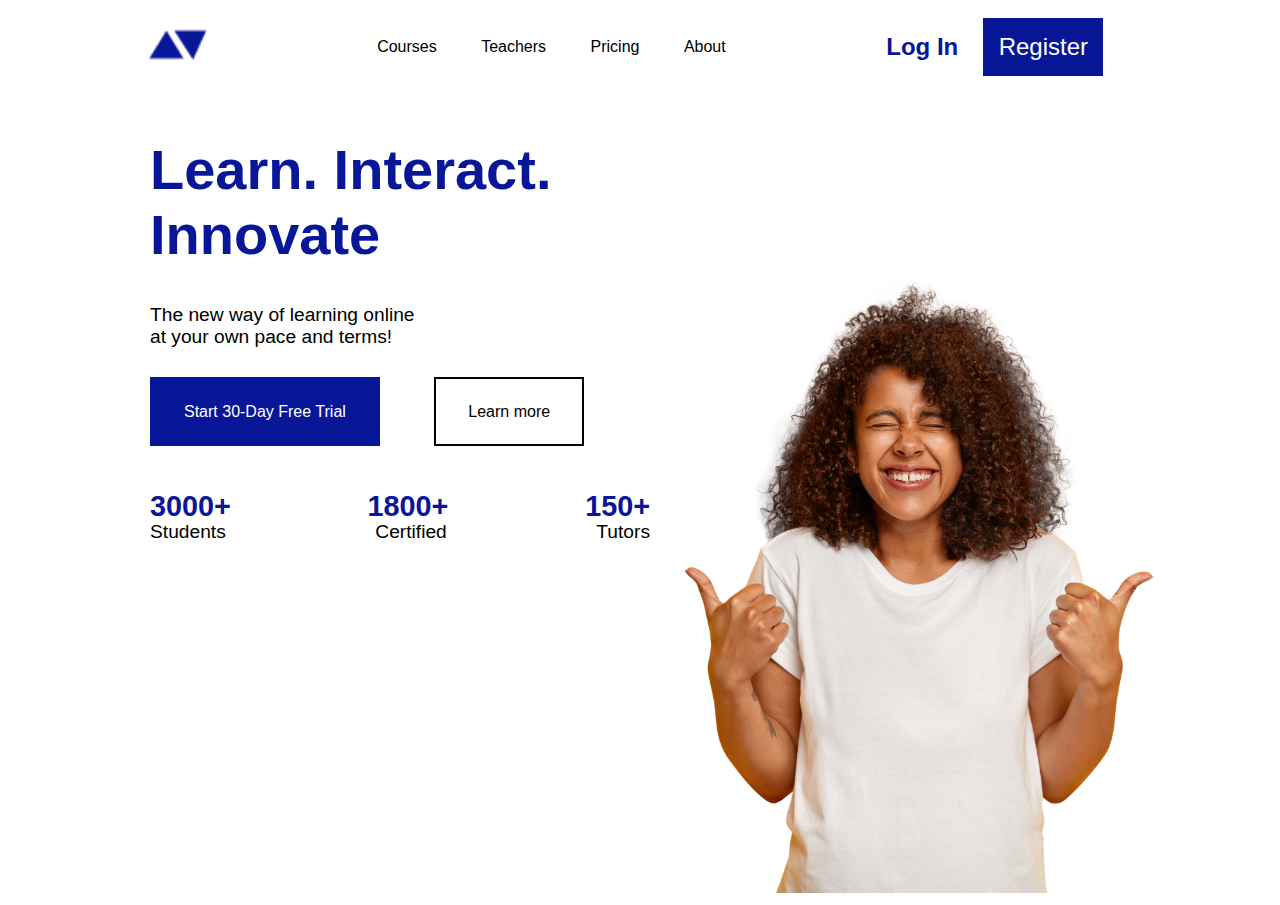
==== index.html @ 50219010 "adding files" ====
<html lang="en">

<head>
    <meta charset="UTF-8" />
    <meta http-equiv="X-UA-Compatible" content="IE=edge" />
    <meta name="viewport" content="width=device-width, initial-scale=1.0" />
    <meta http-equiv="refresh" content="500">
    <link rel="stylesheet" href="style.css" />
    <title>Landing Page</title>
    
    <!-- Link to add favicon -->
    <link rel="icon" type="image/x-icon" href="./logo.png">
</head>

<body>
  
  <section class="home">
    <div class="navbar">
        <div class="navbar-brand">
            <img src="./logo.png" alt="Logo" width="80px" />
        </div>
        <div class="navlink">
            <a href="#courses">Courses</a>
            <a href="#teachers"> Teachers</a>
            <a href="#pricing">Pricing</a>
            <a href="#about">About</a>
        </div>
        <div class="account">
            <p>Log In</p>
            <a>Register</a>
        </div>
    </div>

    
    <div class="card">
        <div class="card-body">
            <h1>
              Learn. Interact. <br>Innovate
            </h1>
            <p>
              The new way of learning online <br>
              at your own pace and terms!
            </p>
            <br><br>
            <a href="#">Start 30-Day Free Trial</a>
            <a href="#">Learn more</a>
            <br><br><br>
            <br><br><br>

            <div class="heading">
               <h3>3000+</h3>
               <h3>1800+</h3>
               <h3>150+</h3>
            </div>
            <div class="paragraph">
              <p>Students</p>
              <p>Certified</p>
              <p>Tutors</p>
            </div>

        </div>
    </div>
  </section>

</body>

</html>
---- style.css ----
body {
  background-color: #fff;
  margin: 0;
  padding: 0;
  color: #000;
  font-family: Arial, Helvetica, sans-serif;
}

.home{
  background: url("./happy.png");
  background-position: 120% 70%;
  background-repeat: no-repeat;
  background-size: 70%;
  height: 100vh;
  background-position: fixed;
  position: relative;
  margin-top: -15px;

}

.navbar {
  display: flex;
  justify-content: space-evenly;
  align-items: center;
  padding: 14px 16px;
  margin-top: 10px;
}

.navbar .navbar-brand{
    margin-left: -20px;
}

.navbar .navlink a {
  text-decoration: none;
  cursor: pointer;
  margin: 20px;
  color: black;
  font-weight: normal;
}

.account {
  display: flex;
  font-size: 1.5em;
  align-items: center;
  margin-right: 20px;
}

.account p {
  color: #081698;
  margin-right: 25px;
  font-weight: bold;
  cursor: pointer;
}

.account a{
    color: white;
    border: #081698 1px solid;
    background-color: #081698;
    padding: .6em;
    cursor: pointer;
  }
  
  .card{
      position: absolute;
      box-shadow: 0.3em 0.3em .6em #000;
      width: 500px;
      height: 00px;
      transform: translate(30%,20%);
      text-decoration: none;
  }

  .card .card-body h1{
        font-size: 3.5em;
        color: #081698;

  }

  .card .card-body p{
      font-size: 1.2em;
  }
 
  .card .card-body a{
      border: #081698 2px solid;
      color: #fff;
      background-color: #081698;
      font-size: 1em;
      margin-right: 50px;
      padding: 1.5em 2em;
      text-decoration: none;

  }

  .card .card-body a:nth-of-type(2){
      border: #000 2px solid;
      color: #000;
      background-color: #fff;
      padding: 1.5em 2em;

  }

  .card .heading{
      display: flex;
      justify-content: space-between;
      align-items: center;
      margin-top: -50px;
      text-align: center;
  }

  .card .paragraph{
    display: flex;
    justify-content: space-between;
    align-items: center;
    margin-top: -50px;
    text-align: center;
}

  .card .heading h3{
    color: #081698;
    font-size: 1.8em;
  }

  .card .paragraph p{
    display: flex;

  }




  @media screen and (max-width: 600px) {
    .navbar {
      padding: 10px;
      margin-top: 5px;
    }
    
    .navbar .navlink a {
      text-decoration: none;
      cursor: pointer;
      margin: 5px;
      color: black;
    }
    
  }
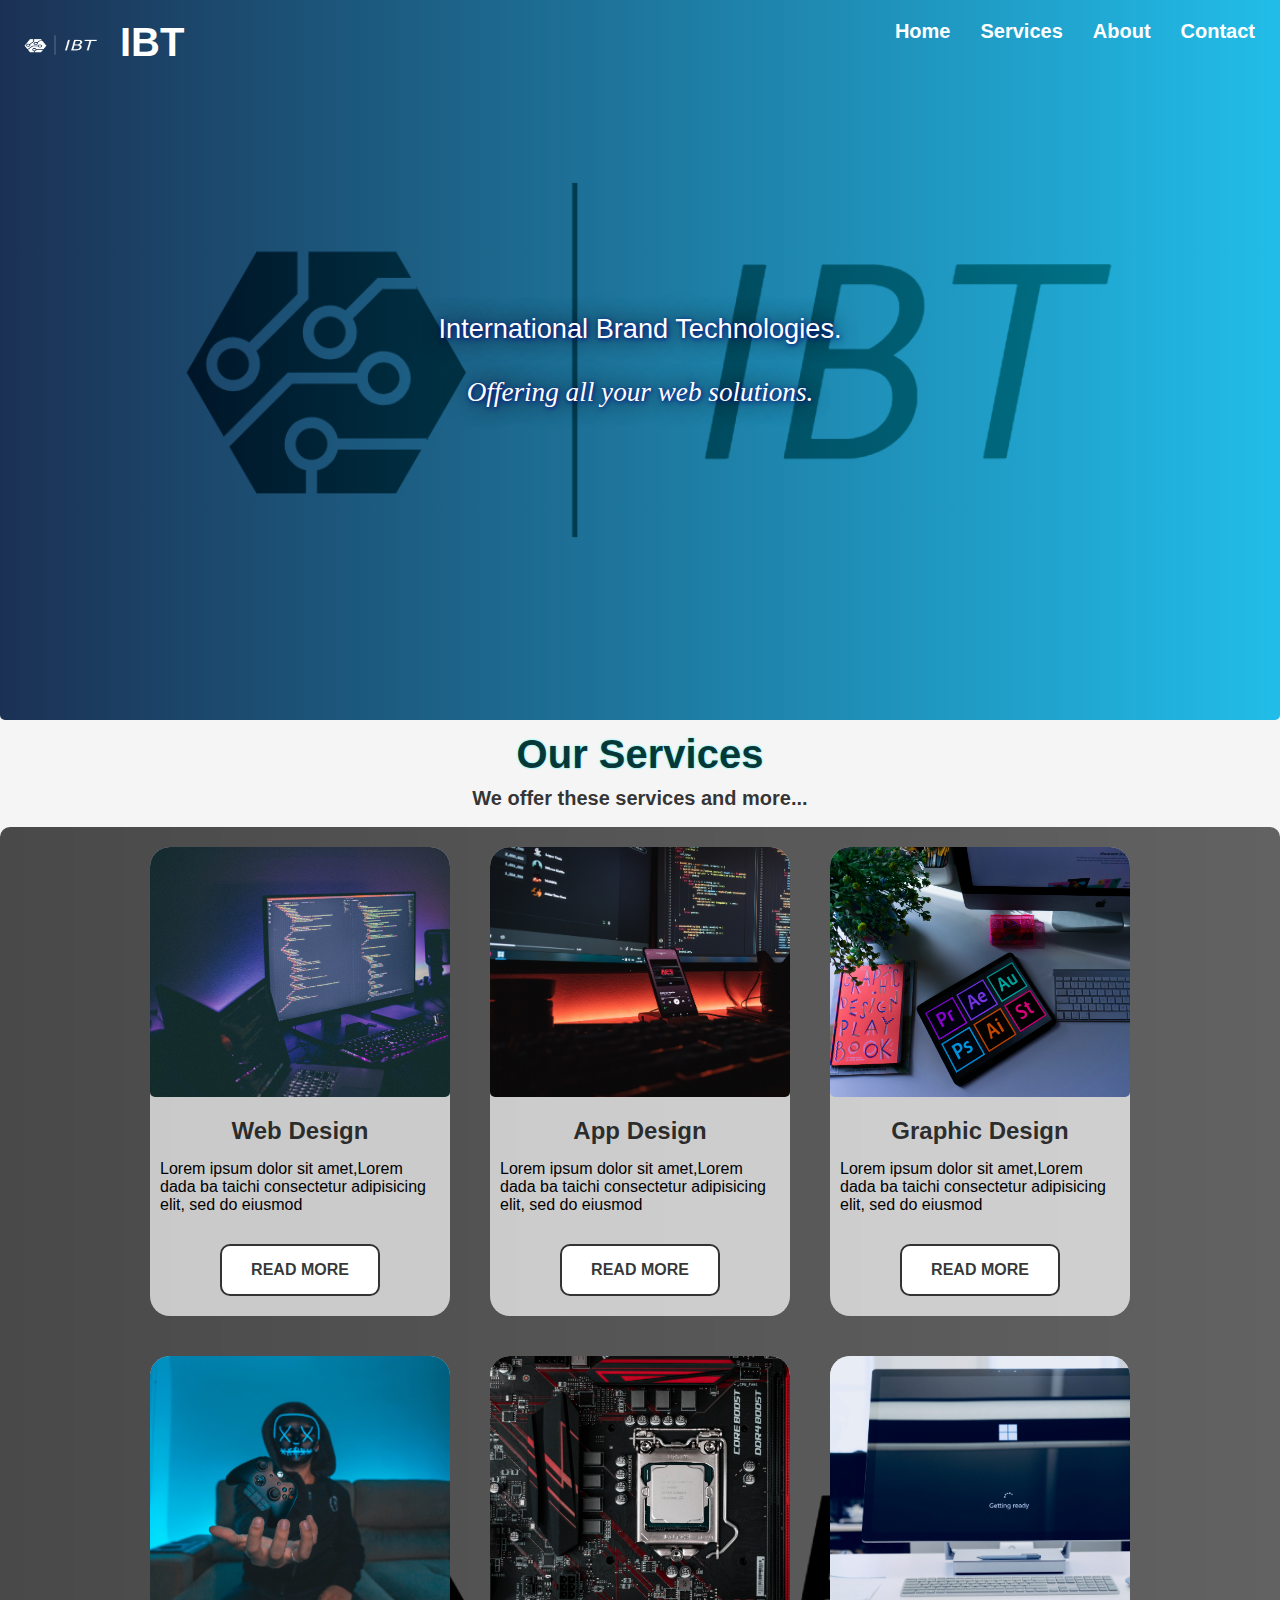
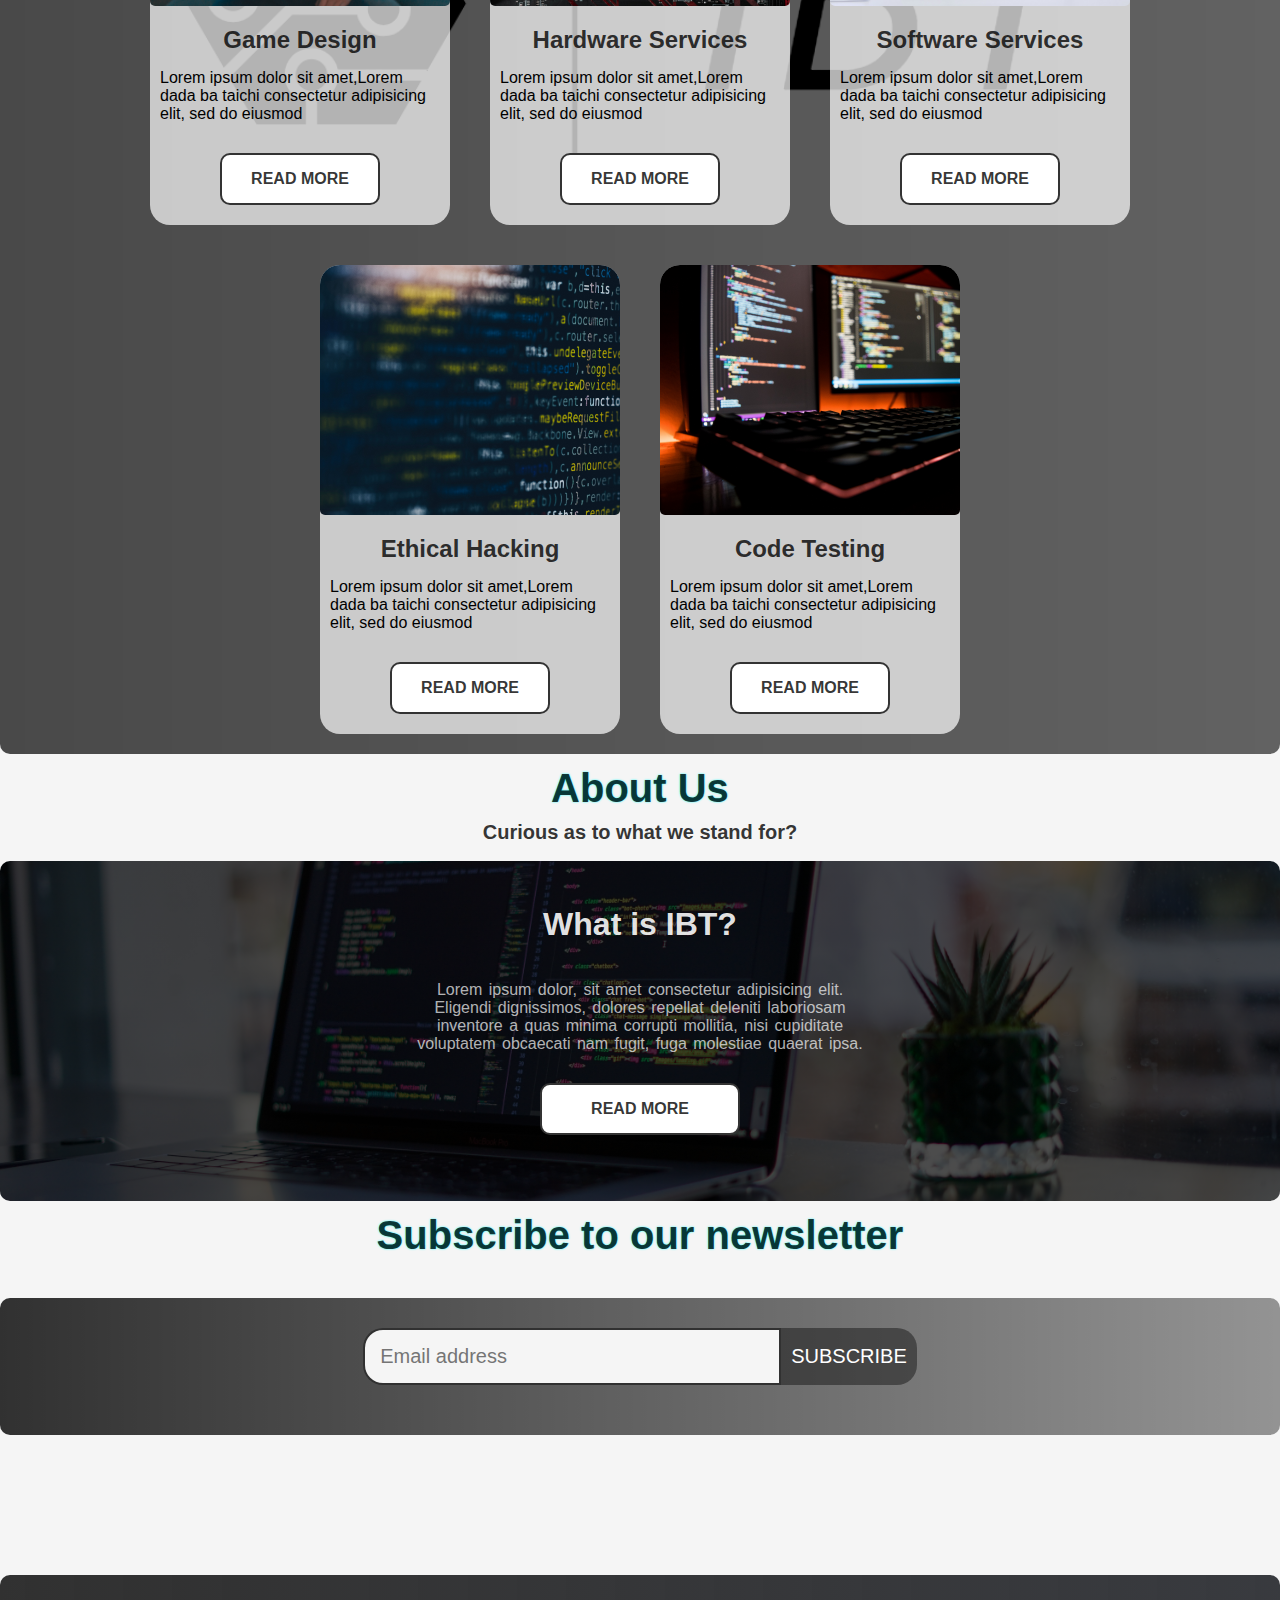
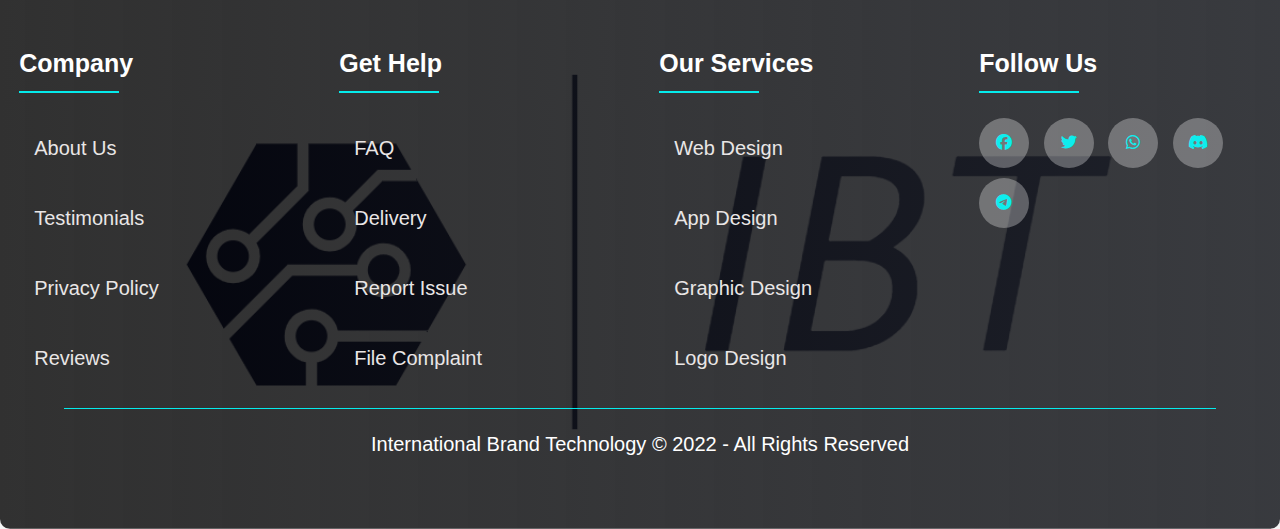
==== commit 23bd8088: "First commit" ====
--- a/index.html
+++ b/index.html
@@ -1,67 +1,241 @@
+<!DOCTYPE html>
 <html lang="en">
 
 <head>
-    <meta charset="UTF-8" />
-    <meta http-equiv="X-UA-Compatible" content="IE=edge" />
-    <meta name="viewport" content="width=device-width, initial-scale=1.0" />
-    <meta http-equiv="refresh" content="500">
-    <link rel="stylesheet" href="style.css" />
-    <title>Landing Page</title>
-    
-    <!-- Link to add favicon -->
-    <link rel="icon" type="image/x-icon" href="./logo.png">
+  <title>IBT Tech Services - Offering all your solutions</title>
+  <meta charset="UTF-8">
+  <meta name="author" content="Dennis Acer">
+  <meta name="keyword" content="Web Services">
+  <meta name="viewport" content="width=device-width,
+     initial-scale=1.0">
+
+  <!-- Link to add fonts from font awesome -->
+  <!--<script src="https://kit.fontawesome.com/596cda5faa.js" crossorigin="anonymous"></script>-->
+
+  <link rel="stylesheet" 
+  href="https://cdnjs.cloudflare.com/ajax/libs/font-awesome/6.1.1/css/all.min.css"/>
+
+  <!-- Link to connect css file to the index -->
+  <link rel="stylesheet" type="text/css" href="./css/style.css">
+
+  <!-- Link to add a favicon to page -->
+  <link rel="icon" type="image/x-icon" href="./image/IBT-logos.jpeg">
+
+  <style>
+    * {
+      text-decoration: none;
+      font-family: 'Poppins', sans-serif;
+      margin: 0;
+      padding: 0;
+    }
+
+    html body {
+      background-color: whitesmoke;
+     /* height: 100%;*/
+    }
+  </style>
 </head>
 
 <body>
-  
-  <section class="home">
-    <div class="navbar">
-        <div class="navbar-brand">
-            <img src="./logo.png" alt="Logo" width="80px" />
-        </div>
-        <div class="navlink">
-            <a href="#courses">Courses</a>
-            <a href="#teachers"> Teachers</a>
-            <a href="#pricing">Pricing</a>
-            <a href="#about">About</a>
-        </div>
-        <div class="account">
-            <p>Log In</p>
-            <a>Register</a>
-        </div>
-    </div>
-
-    
-    <div class="card">
-        <div class="card-body">
-            <h1>
-              Learn. Interact. <br>Innovate
-            </h1>
-            <p>
-              The new way of learning online <br>
-              at your own pace and terms!
-            </p>
-            <br><br>
-            <a href="#">Start 30-Day Free Trial</a>
-            <a href="#">Learn more</a>
-            <br><br><br>
-            <br><br><br>
-
-            <div class="heading">
-               <h3>3000+</h3>
-               <h3>1800+</h3>
-               <h3>150+</h3>
-            </div>
-            <div class="paragraph">
-              <p>Students</p>
-              <p>Certified</p>
-              <p>Tutors</p>
-            </div>
-
-        </div>
-    </div>
+
+  <!-- Header section of the page with a background image -->
+  <header class="bgimage">
+    <div class="container1">
+      <div class="main">
+
+        <img src="./image/IBT-logos_white.png" alt="Avatar" class="avatar">
+        <a href="#home">
+          <h2 class="logo">IBT</h2>
+        </a>
+      </div>
+
+      <!-- Nav bar styling -->
+      <nav class="navbar">
+        <ul>
+          <li><a href="#home">Home</a></li>
+          <li><a href="#service">Services</a></li>
+          <li><a href="#about">About</a></li>
+          <li><a href="#contact">Contact</a></li>
+        </ul>
+      </nav>
+    </div>
+ <!-- text over centered over background image  -->
+    <div class="slogan">
+      International Brand Technologies.
+      <br><br>
+      <p>Offering all your web solutions.</p>
+    </div>
+
+  </header>
+ 
+  <!-- section for the services  -->
+  <section id="service">
+    <div class="heading">
+      Our Services
+      <p>We offer these services and more...</p>
+    </div>
+    <div class="container">
+      <div class="card">
+        <div class="card-image image-1"></div>
+        <h2 class="text">Web Design</h2>
+        <p>
+          Lorem ipsum dolor sit amet,Lorem dada ba taichi
+          consectetur adipisicing elit, sed do eiusmod
+        </p>
+        <a href="#">READ MORE</a>
+      </div>
+      <div class="card">
+        <div class="card-image image-2"></div>
+        <h2 class="text">App Design</h2>
+        <p>
+          Lorem ipsum dolor sit amet,Lorem dada ba taichi
+          consectetur adipisicing elit, sed do eiusmod
+        </p>
+        <a href="#">READ MORE</a>
+      </div>
+      <div class="card">
+        <div class="card-image image-3"></div>
+        <h2 class="text">Graphic Design</h2>
+        <p>
+          Lorem ipsum dolor sit amet,Lorem dada ba taichi
+          consectetur adipisicing elit, sed do eiusmod
+        </p>
+        <a href="#">READ MORE</a>
+      </div>
+      <div class="card">
+        <div class="card-image image-4"></div>
+        <h2 class="text">Game Design</h2>
+        <p>
+          Lorem ipsum dolor sit amet,Lorem dada ba taichi
+          consectetur adipisicing elit, sed do eiusmod
+        </p>
+        <a href="#">READ MORE</a>
+      </div>
+     <div class="card">
+          <div class="card-image image-5"></div>
+          <h2 class="text">Hardware Services</h2>
+          <p>
+            Lorem ipsum dolor sit amet,Lorem dada ba taichi
+            consectetur adipisicing elit, sed do eiusmod
+          </p>
+          <a href="#">READ MORE</a>
+      </div>
+      <div class="card">
+          <div class="card-image image-6"></div>
+          <h2 class="text">Software Services</h2>
+          <p>
+            Lorem ipsum dolor sit amet,Lorem dada ba taichi
+            consectetur adipisicing elit, sed do eiusmod
+          </p>
+          <a href="#">READ MORE</a>
+      </div>
+     <div class="card">
+          <div class="card-image image-7"></div>
+          <h2 class="text">Ethical Hacking</h2>
+          <p>
+            Lorem ipsum dolor sit amet,Lorem dada ba taichi
+            consectetur adipisicing elit, sed do eiusmod
+          </p>
+          <a href="#">READ MORE</a>
+      </div>
+      <div class="card">
+          <div class="card-image image-8"></div>
+          <h2 class="text">Code Testing</h2>
+          <p>
+            Lorem ipsum dolor sit amet,Lorem dada ba taichi
+            consectetur adipisicing elit, sed do eiusmod
+          </p>
+          <a href="#">READ MORE</a>
+      </div>
+     </div>
   </section>
 
+  <!-- section for about us  -->
+  <section id="about">
+    <div class="heading">
+      About Us
+      <p>Curious as to what we stand for?</p>
+    </div>
+
+    <div class="holder">
+      <div class="card-1">
+      <h3>What is IBT? </h3>
+      <p>Lorem ipsum dolor, sit amet consectetur adipisicing elit. 
+         Eligendi dignissimos, dolores repellat deleniti
+        laboriosam inventore a quas minima corrupti mollitia,
+         nisi cupiditate voluptatem obcaecati nam fugit, fuga
+        molestiae quaerat ipsa.</p>
+        <a href="#">READ MORE</a>
+    </div>
+    </div>
+  </section>
+
+  <!-- section for additon for newsletter  -->
+  <section>
+    <div class="heading">
+      Subscribe to our newsletter
+     <!--- <p>Get in touch with Us. We are always readily available for all your needs</p>-->
+    </div>
+    <div>
+    <form class="contain">
+        <input type="email" placeholder="Email address" name="email" required>
+        <button type="subscribe">
+            SUBSCRIBE
+        </button>
+    </form>
+  </div>
+  </section>
+
+  <br><br><br><br><br>
+
+  <!-- footer section of the page -->
+  <footer class="footer" id="contact">
+    <div class="foot-container">
+      <div class="row">
+        <div class="footer-column">
+          <h4>Company</h4>
+          <ul>
+            <li><a href="#">About us </a></li>
+            <li><a href="#">Testimonials</a></li>
+            <li><a href="#">Privacy Policy </a></li>
+            <li><a href="#">Reviews </a></li>
+          </ul>
+        </div>
+        <div class="footer-column">
+          <h4>Get Help</h4>
+          <ul>
+            <li><a href="#">FAQ</a></li>
+            <li><a href="#">Delivery</a></li>
+            <li><a href="#">Report Issue</a></li>
+            <li><a href="#">File Complaint</a></li>
+          </ul>
+        </div>
+        <div class="footer-column">
+          <h4>Our Services</h4>
+          <ul>
+            <li><a href="#">Web Design</a></li>
+            <li><a href="#">App Design</a></li>
+            <li><a href="#">Graphic Design</a></li>
+            <li><a href="#">Logo Design</a></li>
+          </ul>
+        </div>
+        <div class="footer-column">
+          <h4>Follow Us</h4>
+          <div class="social-icon">
+            <a href="#"><i class="fa-brands fa-facebook"></i></a>
+            <a href="#"><i class="fa-brands fa-twitter"></i></a>
+            <a href="#"><i class="fa-brands fa-whatsapp"></i></a>
+            <a href="#"><i class="fa-brands fa-discord"></i></a>
+            <a href="#"><i class="fa-brands fa-telegram"></i></a>
+        </div>
+        </div>
+      </div>
+      <hr>
+      <p class="copyright">International Brand Technology © 2022 - All Rights Reserved</p>
+    </div>
+  </footer>
+
+
 </body>
 
 </html>--- a/css/style.css
+++ b/css/style.css
@@ -0,0 +1,446 @@
+
+/* Background Image styling and positioning*/
+.bgimage{
+  background-image: linear-gradient(to right,rgba(0,0,0,0.6),hsla(180, 100%, 50%, 0.5) ) ,url('../image/IBT-logos.jpeg');
+  background-position: center;
+  background-size: cover;
+  background-repeat: no-repeat;
+  width: 100%;
+  height: 80vh;
+  margin: 0px;
+  border-radius: 0px 0px 5px 5px;
+  position: relative;
+  max-width: 100%;
+}
+
+/* container to hold the nav bar*/
+.container1{
+  position: relative;
+  top: 0;
+  right: 0;
+  left: 0;
+  display: flex;
+  text-align: center;
+  justify-content: space-between;
+  text-decoration: none;
+  font-size: 20px;
+  /*background-color: rgba(0, 0, 0, 0.3);*/
+}
+
+/*styling for the main class*/
+.main{
+  display: flex;
+  margin: 10px;
+  font-family: Cursive;
+}
+
+/* styling for the h2 head*/
+.main h2{
+  color: #fff;
+  margin: 10px;
+  font-family: inherit;
+  font-weight: bold;
+  font-size: 2em;
+  cursor: pointer;
+  transition: .3s ease;
+}
+
+/* styling for hover effects of the main h2 tag*/
+.main h2:hover{
+  color: hsl(180, 100%, 50%);
+}
+
+/* avatar class for inclusion of an avatar*/
+.avatar{
+  vertical-align: middle;
+  width: 100px;
+  height: 70px;
+  border-radius: 20%;
+}
+
+/* display for the navbar  */
+.navbar ul{
+  display: flex;
+  margin: 20px 10px;
+
+}
+
+/* clearing list style  */
+ul li{
+  list-style: none;
+
+}
+
+/* styling links in navbar  */
+ul li a{
+  padding: 15px;
+  color: #fff;
+  font-weight: bold;
+  font-size: 1em;
+  transition: .3s ease-out;
+}
+
+/* adding hover effect for links in nva bar  */
+ul li a:hover{
+  color:aqua;
+  font-size: 1.1em;
+}
+
+/* text over laid on image positioning  */
+ .slogan{
+  font-size: 1.7em;
+  text-align: center;
+  position: absolute;
+  top: 50%;
+  left: 50%;
+  color: white;
+  text-shadow: 1px 1px 5px darkblue, 0 0 25px black;
+  font-family: 'roboto',sans-serif;
+  transform: translate(-50%, -50%);
+} 
+
+/* paragraph over image styling */
+.slogan p{
+  font-family: Garamond, serif;
+  font-style: italic;
+}
+
+/* heading for the various sections  */
+.heading{
+  font-family: 'roboto',sans-serif;
+  margin-top: 2px;
+  padding: 10px;
+  text-align: center;
+  font-size: 40px;
+  font-family: sans-serif;
+  color: rgba(0, 0, 0, 0.8);
+  font-weight: bold;
+  text-shadow: 0px 0 2px hsla(180, 100%, 50%, 0.9);
+  background-color: whitesmoke;
+  height: 85px;
+}
+
+/* paragraph text attached to headings sizing */
+.heading p{
+  font-size: 0.5em;
+  margin: 10px;
+  text-shadow: none;
+}
+
+/* styling for the container class for cards*/
+.container{
+  display: flex;
+  justify-content: center;
+  flex-wrap: wrap;
+  background-image: linear-gradient(to right,rgba(0,0,0,0.7),rgba(0, 0, 0, 0.6) ) ,url(../image/IBT-logos_black.png);
+  background-position: center;
+  background-size: 100%;
+  background-repeat: no-repeat;
+  border-radius: 10px;
+ 
+}
+
+/* styling for the various cards */
+.card{
+  background: rgba(255,255,255,0.7);
+  width: 300px;
+  margin: 20px;
+  border-radius: 20px;
+}
+
+/* styling for card image background and size */
+.card-image{
+  background-color: aquamarine;
+  height: 250px;
+  margin-bottom: 20px;
+  background-size: cover;
+  border-radius: 20px 20px 5px 5px ;
+}
+
+/* addition of image for the card  */
+.image-1{
+  background-image: url('../image/code-1.jpg')
+}
+/* addition of image for the card  */
+.image-2{
+  background-image: url('../image/code-2.jpg')
+}
+/* addition of image for the card  */
+.image-3{
+  background-image: url('../image/graphic.jpg')
+}
+/* addition of image for the card  */
+.image-4{
+  background-image: url('../image/game.jpg')
+}
+/* addition of image for the card  */
+.image-5{
+  background-image: url('../image/hard.jpg')
+}
+/* addition of image for the card  */
+.image-6{
+  background-image: url('../image/windows.jpg')
+}
+/* addition of image for the card  */
+.image-7{
+  background-image: url('../image/code-3.jpg')
+}
+/* addition of image for the card  */
+.image-8{
+  background-image: url('../image/code-4.jpg')
+}
+
+/* styling for the text in the card */
+.text{
+  text-align: center;
+  margin: 5px;
+  color: rgba(0, 0, 0, 0.8);
+}
+
+/* styling for the text in the card */
+.card p{
+  padding: 10px;
+}
+
+/* styling for the link in the card  */
+.card a{
+  background-color: white;
+  color: rgba(0, 0, 0, 0.8);
+  padding: 15px 20px;
+  display: block;
+  text-align: center;
+  margin: 20px 70px;
+  font-weight: bold;
+  border: 2px solid  rgba(0, 0, 0, 0.8);
+  border-radius: 10px;
+}
+
+/* hover effect for link in card  */
+.card a:hover{
+  font-size: large;
+  color: white;
+  background-color: rgba(0, 0, 0, 0.8);
+}
+
+/* background styling and sizing of holder class */
+.holder{
+  display: flex;
+  background-color: black;
+  background:  linear-gradient(to left,rgba(0,0,0,0.7),rgba(0, 0, 0, 0.7) ) ,url(../image/home.jpg);
+  background-position: center;
+  background-size: cover;
+  background-repeat: no-repeat;
+  justify-content: center;
+  border-radius: 10px;
+}
+
+/* card-1 styling */
+.card-1{
+  width: 500px;
+  height: 300px;
+  margin: 20px;
+  border-radius: 20px;
+  border: none;
+  outline: none;
+}
+
+/* card-1 h3 styling */
+.card-1 h3{
+  font-family: 'Roboto', sans-serif;
+  color: rgba(255, 255, 255, 0.9);
+  font-size: 2em;
+  text-align: center;
+  padding: 5px;
+  margin: 20px; 
+ height: 50px;
+}
+
+/* card-1 p styling */
+.card-1 p{
+  text-align: center;
+  margin: 20px;
+  color: rgba(255, 255, 255, 0.7);
+  word-wrap: break-word;
+  word-spacing: 2px;
+}
+
+/* styling for links in card 1 */
+.card-1 a{
+  background-color: white;
+  color: rgba(0, 0, 0, 0.8);
+  padding: 15px 20px;
+  display: block;
+  text-align: center;
+  margin: 30px 150px;
+  font-weight: bold;
+  border: 2px solid  rgba(0, 0, 0, 0.8);
+  border-radius: 10px;
+}
+
+/* hover effect for card 1 */
+.card-1 a:hover{
+  font-size: large;
+  color: white;
+  background-color: rgba(0, 0, 0, 0.8);
+}
+  
+/* styling for form element  */
+form{
+  background: linear-gradient(to right,rgba(0, 0, 0, 0.8), rgba(0, 0, 0, 0.4) );
+  margin-top: -10px;
+  border-radius: 10px;
+  display: flex;
+  justify-content: center;
+  margin-bottom: 50px;
+}
+
+  /* Style the input elements and the submit button */
+ form.contain input[type=email]{
+    padding: 15px;
+    font-size: 20px;
+    width: 30%;
+    margin-bottom: 50px;
+    margin-top: 30px;
+    background: whitesmoke;
+    border: 2px solid rgba(0, 0, 0, 0.8);
+    border-radius: 20px 0 0 20px;
+  }
+
+  /* Style the submit button */
+   form.contain button{
+    background-color:  rgba(0, 0, 0, 0.4);
+    color: white;
+    width: auto;
+    border: none;
+    font-size: 20px;
+    padding: 10px;
+    margin-bottom: 50px;
+    margin-top: 30px;
+    cursor: pointer;
+    border-radius: 0 20px 20px 0;
+
+  }
+  
+  /* hover effect for button  */
+  form.contain button:hover {
+    background-color:  hsla(0, 0%, 0%, 0.51);
+
+  }
+  
+  /* general styling for the footer container  */
+  .foot-container{
+    max-width: 100vw;
+    margin: auto;
+    line-height: 1.5;
+     
+  }
+
+  /* general spacing and sizing for footer row  */
+  .row{
+    display: flex;
+    flex-wrap: wrap;
+    justify-content: space-around;
+  }
+
+  /* spacing and sizing the various footer column  */
+  .footer-column{
+    width: 22%;
+    padding: 0 15px;
+  }
+
+  /* styling for the ul  */
+  ul {
+    list-style: none;
+  }
+
+  /* styling effect for h4 element in footer  */
+  .footer-column h4{
+    font-size: 25px;
+    color: #fff;
+    text-transform: capitalize;
+    margin-bottom: 35px;
+    font-weight: bold;
+    position: relative;
+  }
+
+  /* adding underlined style effect for heading in footer */
+  .footer-column h4::before{
+    content: '';
+    position: absolute;
+    left: 0;
+    bottom: -10px;
+    background-color: hsla(180, 100%, 50%, 0.9);
+    height: 2px;
+    box-sizing: border-box;
+    width: 100px;
+  }
+
+  /* bottom margin between links in footer */
+  .footer-column ul li:not(:last-child){
+    margin-bottom: 10px;
+
+  }
+
+  /* styling for links in footer */
+  .footer-column ul li a{
+    font-size: 20px;
+    text-transform: capitalize;
+    text-decoration: none;
+    color: #fff;
+    font-weight: 300;
+    color: #e9e6e6;
+    display: block;
+    transition: all 0.3s ease;
+  }
+
+  /* hover effect for links in footer */
+  .footer-column ul li a:hover{
+    color: hsla(180, 100%, 50%, 0.9);
+    padding-left: 10px;
+  }
+
+  /* styling for the social media icons */
+  .footer-column .social-icon a{
+    display: inline-block;
+    height: 50px;
+    width: 50px;
+    background-color: rgba(255,255,255,0.3);
+    margin: 0 10px 10px 0;
+    text-align: center;
+    line-height: 50px;
+    color:  hsla(180, 100%, 50%, 0.9);
+    border-radius: 50%;
+    transition: all 0.5s ease
+  }
+
+  /* hover effect for social media icons */
+  .footer-column .social-icon a:hover{
+    color: #000;
+    background-color: hsla(180, 100%, 50%, 0.9);
+  }
+
+  hr{
+    width: 90%;
+    border: 0;
+    border-bottom: 1px solid hsla(180, 100%, 50%, 0.9);
+    margin: 20px auto;
+  }
+
+  /* class for styling copyright txt */
+.copyright{
+  text-align: center;
+  color: #fff;
+  font-size: 20px;
+}
+
+  /* Setting background image for the footer section */
+  .footer{
+    background-image: linear-gradient(to left, rgba(36, 38, 43, 0.9),rgba(0, 0, 0, 0.8) ),url(../image/IBT-logos_transparent.png);
+    background-position: center;
+    background-size: cover;
+    background-repeat: no-repeat;
+    border-radius: 10px;
+    padding: 70px 0;
+    height: auto;
+  }
+  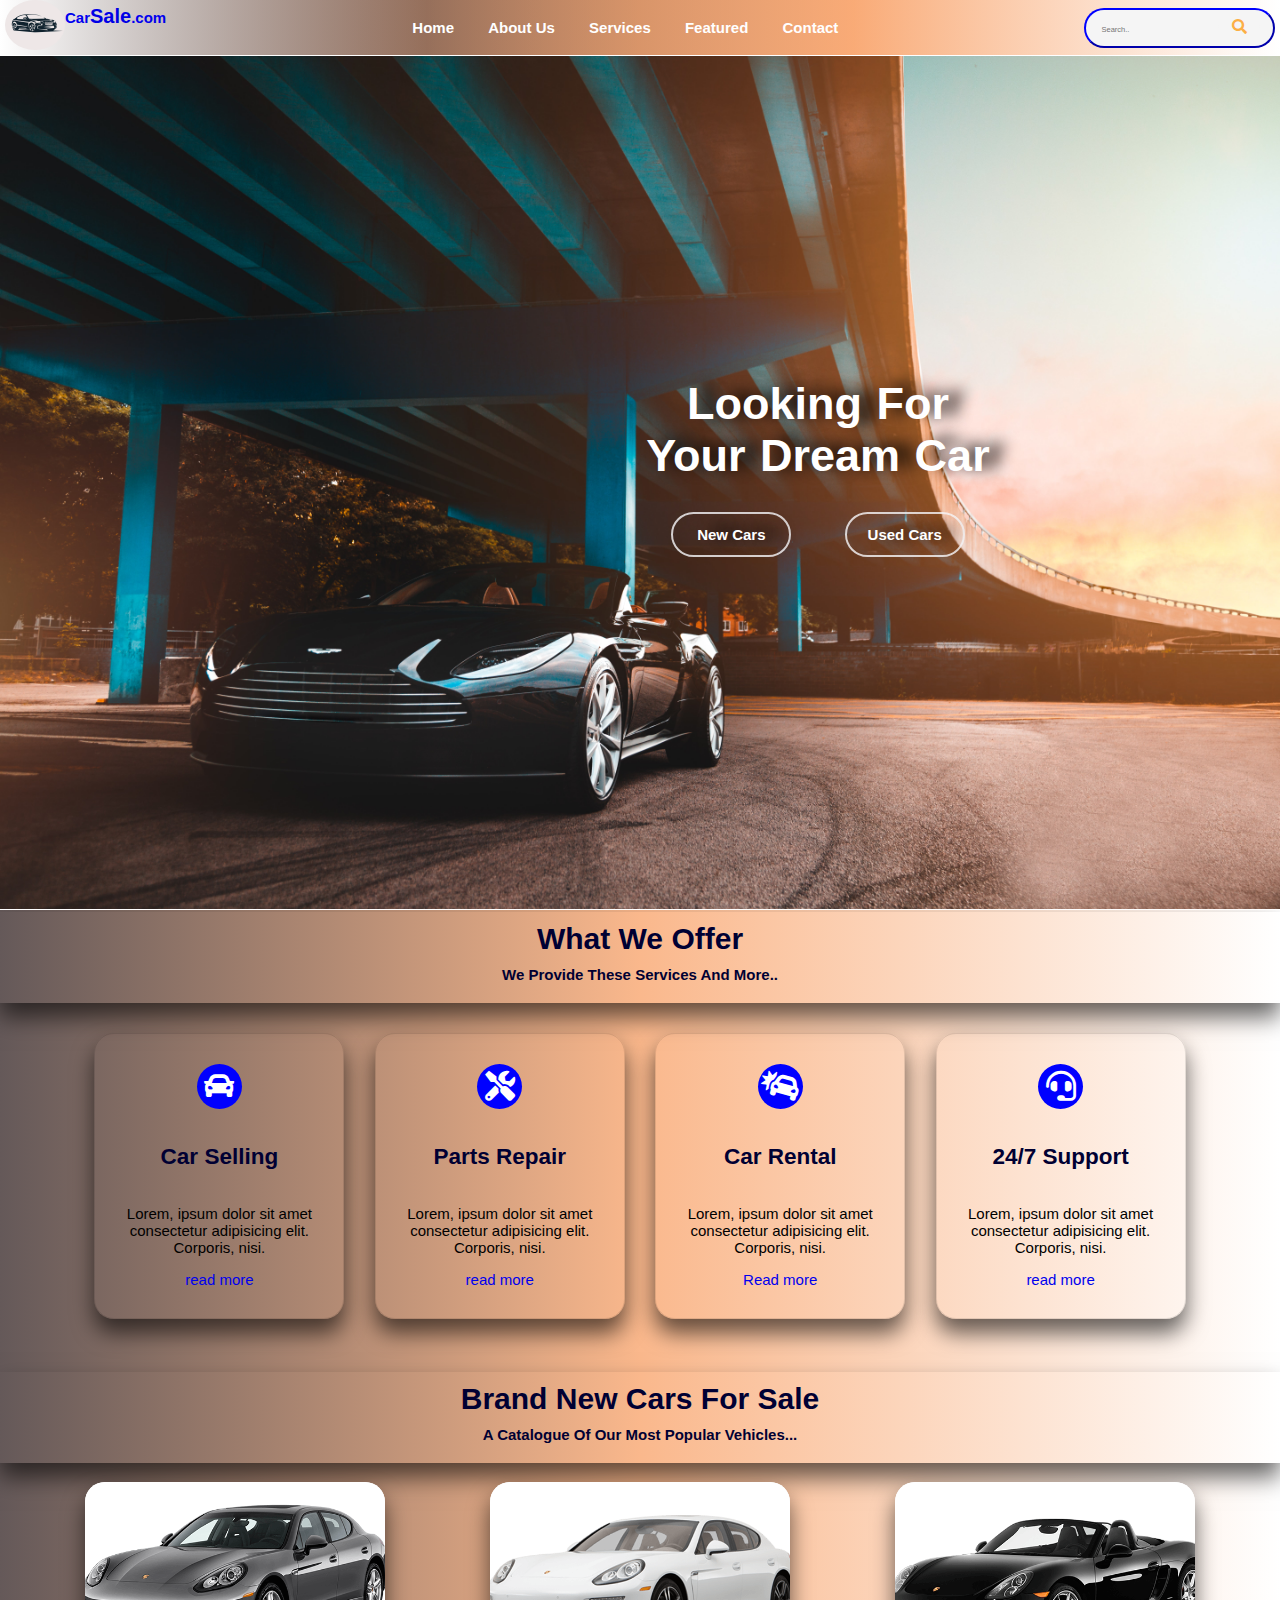
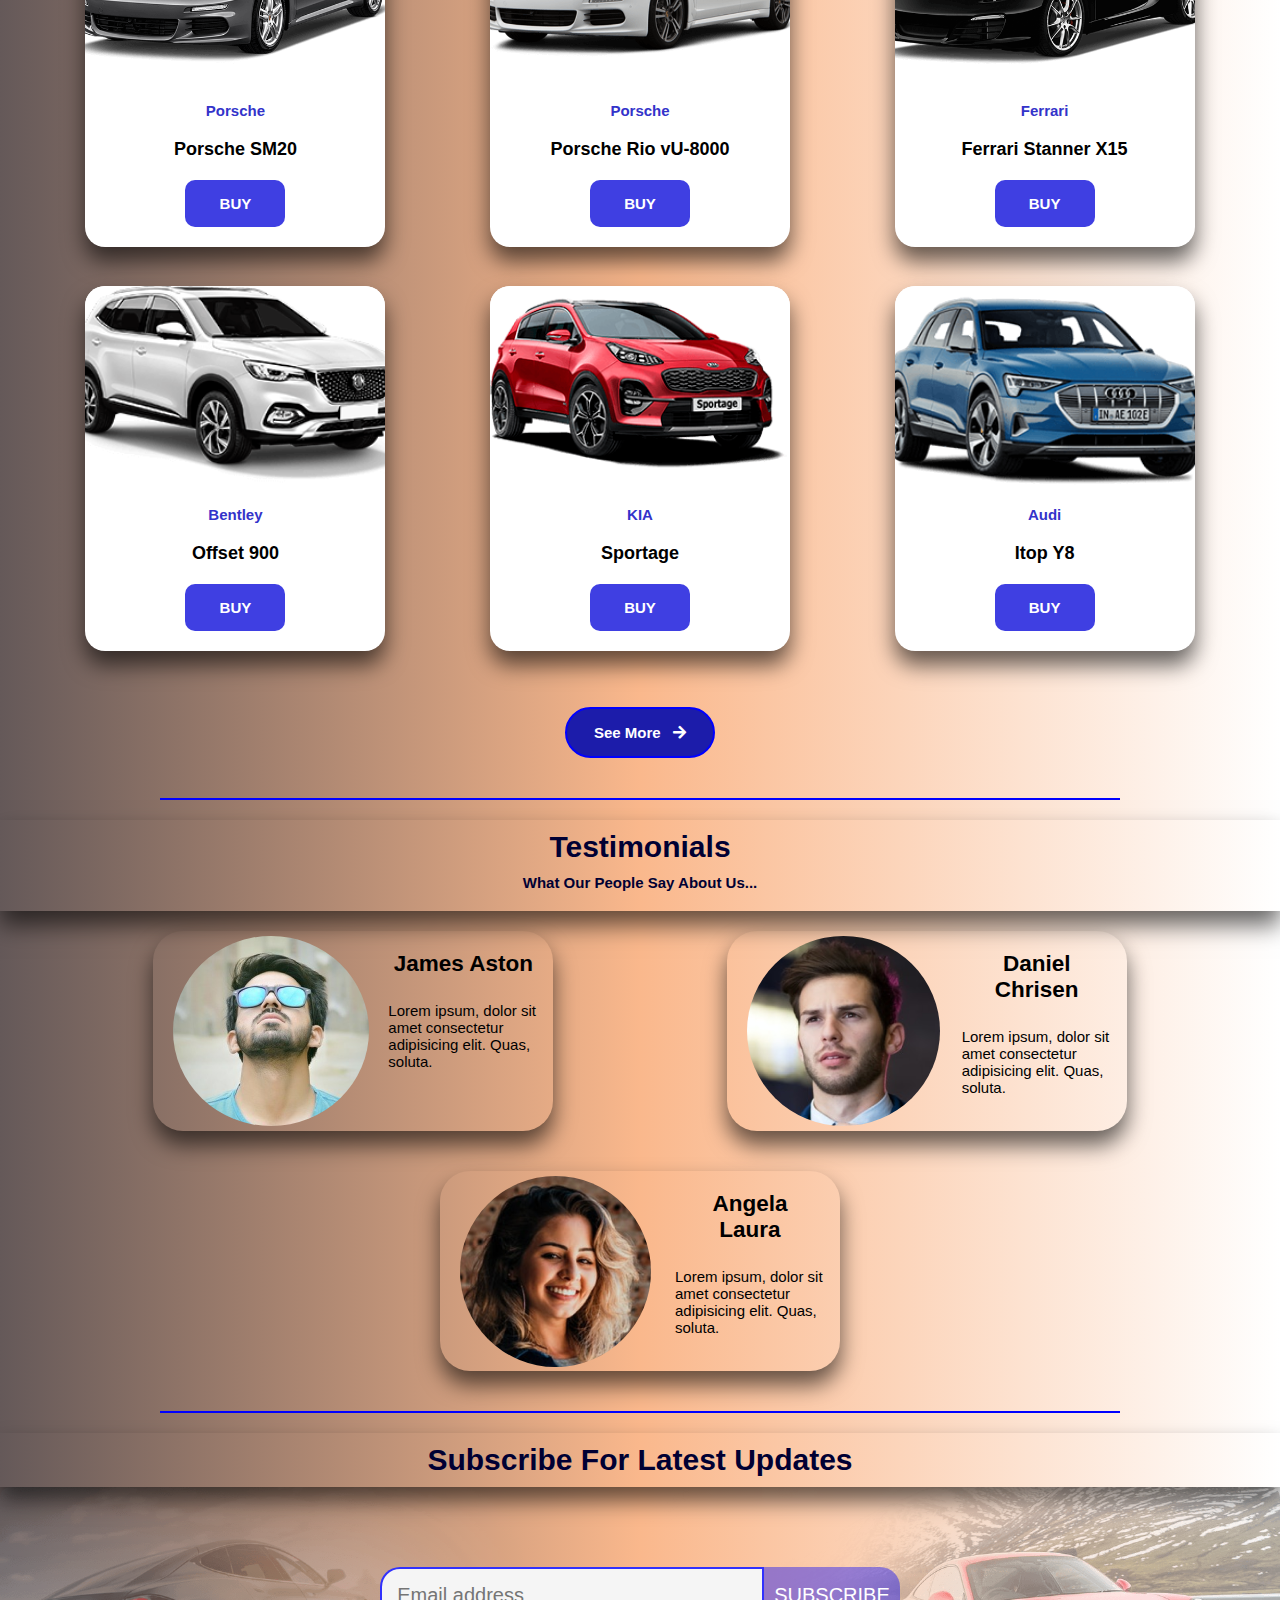
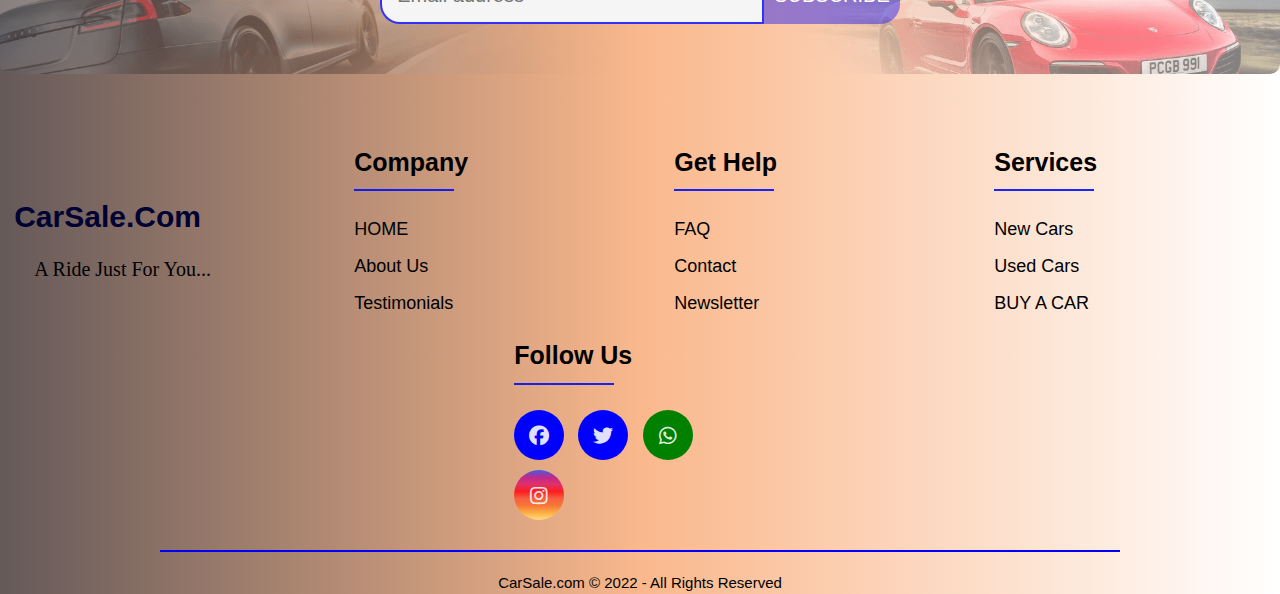
==== commit 1102e80f: "File Upload" ====
--- a/index.html
+++ b/index.html
@@ -1,240 +1,314 @@
 <!DOCTYPE html>
-<html lang="en">
+<html lang="en-US">
 
 <head>
-  <title>IBT Tech Services - Offering all your solutions</title>
+  <title>CarSale.com...Best Car selling site in the country</title>
   <meta charset="UTF-8">
-  <meta name="author" content="Dennis Acer">
-  <meta name="keyword" content="Web Services">
-  <meta name="viewport" content="width=device-width,
-     initial-scale=1.0">
-
-  <!-- Link to add fonts from font awesome -->
-  <!--<script src="https://kit.fontawesome.com/596cda5faa.js" crossorigin="anonymous"></script>-->
-
-  <link rel="stylesheet" 
-  href="https://cdnjs.cloudflare.com/ajax/libs/font-awesome/6.1.1/css/all.min.css"/>
-
-  <!-- Link to connect css file to the index -->
+
+  <!-- Link to add favicon -->
+  <link rel="icon" type="image/x-icon" href="./Images/auto-favicon.png">
+
+  <!-- Load icon library -->
+  <link rel="stylesheet" href="https://cdnjs.cloudflare.com/ajax/libs/font-awesome/6.1.1/css/all.min.css">
+
+  <!-- font awesome cdn link  -->
+  <link rel="stylesheet" href="https://cdnjs.cloudflare.com/ajax/libs/font-awesome/5.15.4/css/all.min.css">
+
+  <!-- Link to add CSS -->
   <link rel="stylesheet" type="text/css" href="./css/style.css">
 
-  <!-- Link to add a favicon to page -->
-  <link rel="icon" type="image/x-icon" href="./image/IBT-logos.jpeg">
-
-  <style>
-    * {
-      text-decoration: none;
-      font-family: 'Poppins', sans-serif;
-      margin: 0;
-      padding: 0;
-    }
-
-    html body {
-      background-color: whitesmoke;
-     /* height: 100%;*/
-    }
-  </style>
 </head>
 
 <body>
 
-  <!-- Header section of the page with a background image -->
-  <header class="bgimage">
-    <div class="container1">
-      <div class="main">
-
-        <img src="./image/IBT-logos_white.png" alt="Avatar" class="avatar">
-        <a href="#home">
-          <h2 class="logo">IBT</h2>
-        </a>
-      </div>
-
-      <!-- Nav bar styling -->
-      <nav class="navbar">
-        <ul>
-          <li><a href="#home">Home</a></li>
-          <li><a href="#service">Services</a></li>
-          <li><a href="#about">About</a></li>
-          <li><a href="#contact">Contact</a></li>
-        </ul>
-      </nav>
+  <!--Section for main heading-->
+  <header class="head">
+
+    <div style="display: flex;">
+      <img src="./Images/Car.png" alt="Avatar" class="avatar">
+      <h1><a href="index.html">Car<span>Sale</span>.com</a></h1>
     </div>
- <!-- text over centered over background image  -->
-    <div class="slogan">
-      International Brand Technologies.
-      <br><br>
-      <p>Offering all your web solutions.</p>
+    <!-- Tag for the top navigation bar-->
+    <nav class="navbar">
+      <a href="index.html">Home</a>
+      <a href="about.html">About Us</a>
+      <div class="dropdown">
+        <a class="dropbtn" href="#services">Services</a>
+        <!-- <button class="dropbtn">Dropdown</button> -->
+        <div class="dropdown-content">
+          <a href="NewCars.html">New cars</a>
+          <a href="UsedCars.html">Used Cars</a>
+          <a href="faq.html">FAQ</a>
+        </div>
+      </div>
+      <a href="#featured">Featured</a>
+      <!-- <a href="#review">Reviews</a> -->
+      <a href="contact.html">Contact</a>
+    </nav>
+    <!-- The search bar -->
+    <div class="search-bar">
+      <form class="search" action="">
+        <input type="text" placeholder="Search.." name="search">
+        <button type="submit"><i class="fa fa-search"></i></button>
+      </form>
     </div>
-
   </header>
- 
-  <!-- section for the services  -->
+  <!-- header section ends -->
+
+  <!-- home section begin -->
+  <section class="home">
+
+    <div class="card">
+      <h1>Looking For Your Dream Car</h1>
+      <!-- <p>Helping you sell or buy your car easily</p> -->
+      <div class="anchor">
+        <a href="NewCars.html">New Cars</a>
+        <a href="Usedcars.html">Used Cars</a>
+      </div>
+    </div>
+
+  </section>
+  <!-- home section end -->
+
+  <!-- horizontal line addition -->
+  <!-- services section start -->
   <section id="service">
-    <div class="heading">
-      Our Services
-      <p>We offer these services and more...</p>
+    <div class="title">
+      What We Offer
+      <p>We provide these services and more..</p>
     </div>
-    <div class="container">
-      <div class="card">
-        <div class="card-image image-1"></div>
-        <h2 class="text">Web Design</h2>
-        <p>
-          Lorem ipsum dolor sit amet,Lorem dada ba taichi
-          consectetur adipisicing elit, sed do eiusmod
-        </p>
-        <a href="#">READ MORE</a>
-      </div>
-      <div class="card">
-        <div class="card-image image-2"></div>
-        <h2 class="text">App Design</h2>
-        <p>
-          Lorem ipsum dolor sit amet,Lorem dada ba taichi
-          consectetur adipisicing elit, sed do eiusmod
-        </p>
-        <a href="#">READ MORE</a>
-      </div>
-      <div class="card">
-        <div class="card-image image-3"></div>
-        <h2 class="text">Graphic Design</h2>
-        <p>
-          Lorem ipsum dolor sit amet,Lorem dada ba taichi
-          consectetur adipisicing elit, sed do eiusmod
-        </p>
-        <a href="#">READ MORE</a>
-      </div>
-      <div class="card">
-        <div class="card-image image-4"></div>
-        <h2 class="text">Game Design</h2>
-        <p>
-          Lorem ipsum dolor sit amet,Lorem dada ba taichi
-          consectetur adipisicing elit, sed do eiusmod
-        </p>
-        <a href="#">READ MORE</a>
-      </div>
-     <div class="card">
-          <div class="card-image image-5"></div>
-          <h2 class="text">Hardware Services</h2>
-          <p>
-            Lorem ipsum dolor sit amet,Lorem dada ba taichi
-            consectetur adipisicing elit, sed do eiusmod
-          </p>
-          <a href="#">READ MORE</a>
-      </div>
-      <div class="card">
-          <div class="card-image image-6"></div>
-          <h2 class="text">Software Services</h2>
-          <p>
-            Lorem ipsum dolor sit amet,Lorem dada ba taichi
-            consectetur adipisicing elit, sed do eiusmod
-          </p>
-          <a href="#">READ MORE</a>
-      </div>
-     <div class="card">
-          <div class="card-image image-7"></div>
-          <h2 class="text">Ethical Hacking</h2>
-          <p>
-            Lorem ipsum dolor sit amet,Lorem dada ba taichi
-            consectetur adipisicing elit, sed do eiusmod
-          </p>
-          <a href="#">READ MORE</a>
-      </div>
-      <div class="card">
-          <div class="card-image image-8"></div>
-          <h2 class="text">Code Testing</h2>
-          <p>
-            Lorem ipsum dolor sit amet,Lorem dada ba taichi
-            consectetur adipisicing elit, sed do eiusmod
-          </p>
-          <a href="#">READ MORE</a>
-      </div>
-     </div>
-  </section>
-
-  <!-- section for about us  -->
-  <section id="about">
-    <div class="heading">
-      About Us
-      <p>Curious as to what we stand for?</p>
-    </div>
-
-    <div class="holder">
-      <div class="card-1">
-      <h3>What is IBT? </h3>
-      <p>Lorem ipsum dolor, sit amet consectetur adipisicing elit. 
-         Eligendi dignissimos, dolores repellat deleniti
-        laboriosam inventore a quas minima corrupti mollitia,
-         nisi cupiditate voluptatem obcaecati nam fugit, fuga
-        molestiae quaerat ipsa.</p>
-        <a href="#">READ MORE</a>
-    </div>
-    </div>
-  </section>
-
-  <!-- section for additon for newsletter  -->
-  <section>
-    <div class="heading">
-      Subscribe to our newsletter
-     <!--- <p>Get in touch with Us. We are always readily available for all your needs</p>-->
-    </div>
-    <div>
-    <form class="contain">
+
+    <section class="services" id="services">
+      <div class="box-container">
+
+        <div class="box">
+          <i class="fas fa-car"></i>
+          <h3>car selling</h3>
+          <p>Lorem, ipsum dolor sit amet consectetur adipisicing elit. Corporis, nisi.</p>
+          <a href="#" class="btn"> read more</a>
+        </div>
+
+        <div class="box">
+          <i class="fas fa-tools"></i>
+          <h3>parts repair</h3>
+          <p>Lorem, ipsum dolor sit amet consectetur adipisicing elit. Corporis, nisi.</p>
+          <a href="#" class="btn"> read more</a>
+        </div>
+
+        <div class="box">
+          <i class="fas fa-car-crash"></i>
+          <h3>car rental</h3>
+          <p>Lorem, ipsum dolor sit amet consectetur adipisicing elit. Corporis, nisi.</p>
+          <a href="#" class="btn"> Read more</a>
+        </div>
+
+        <div class="box">
+          <i class="fas fa-headset"></i>
+          <h3>24/7 support</h3>
+          <p>Lorem, ipsum dolor sit amet consectetur adipisicing elit. Corporis, nisi.</p>
+          <a href="#" class="btn"> read more</i></a>
+        </div>
+
+      </div>
+    </section>
+    <!-- services section end -->
+
+    <br><br><br>
+
+    <!-- Featured Cars section begins -->
+    <section id="featured">
+      <div class="title">
+        Brand New Cars For Sale
+        <p>A catalogue of our most popular vehicles...</p>
+      </div>
+
+      <div class="car-container">
+        <div class="car-card">
+          <div class="car-image car-image-1"></div>
+          <h2>Porsche</h2>
+          <p>
+            Porsche SM20
+          </p>
+          <a href="purchase.html">BUY</a>
+        </div>
+
+        <div class="car-card">
+          <div class="car-image car-image-2"></div>
+          <h2>Porsche</h2>
+          <p>
+            Porsche Rio vU-8000
+          </p>
+          <a href="purchase.html">BUY</a>
+        </div>
+
+        <div class="car-card">
+          <div class="car-image car-image-3"></div>
+          <h2>Ferrari</h2>
+          <p>
+            Ferrari Stanner X15
+          </p>
+          <a href="purchase.html">BUY</a>
+        </div>
+
+        <div class="car-card">
+          <div class="car-image car-image-4"></div>
+          <h2>Bentley</h2>
+          <p>
+            Offset 900
+          </p>
+          <a href="purchase.html">BUY</a>
+        </div>
+
+        <div class="car-card">
+          <div class="car-image car-image-5"></div>
+          <h2>KIA</h2>
+          <p>
+            Sportage
+          </p>
+          <a href="purchase.html">BUY</a>
+        </div>
+
+        <div class="car-card">
+          <div class="car-image car-image-6"></div>
+          <h2>Audi</h2>
+          <p>
+            Itop Y8
+          </p>
+          <a href="purchase.html">BUY</a>
+        </div>
+      </div>
+      <br>
+      <div class="see-more-btn">
+        <a href="NewCars.html">See More &nbsp;&nbsp;<i class="fas fa-arrow-right"></i> </a>
+      </div>
+    </section>
+    <!-- Featured Cars section ends -->
+
+    <!-- reviews section start -->
+    <section id="review">
+      <hr>
+      <div class="title">
+        Testimonials
+        <p>What our people say about us...</p>
+      </div>
+
+      <div class="review-container">
+        <div class="review-card">
+          <div class="review-person person-1">
+            <img src="./Images/pic-5.png" alt="">
+          </div>
+          <div class="arrange">
+            <h3>James Aston</h3>
+            <p>Lorem ipsum, dolor sit
+              amet consectetur adipisicing elit. Quas, soluta.</p>
+          </div>
+        </div>
+
+        <div class="review-card">
+          <div class="review-person person-3">
+            <img src="./Images/pic-3.png" alt="">
+          </div>
+          <div class="arrange">
+            <h3>Daniel Chrisen</h3>
+            <p>Lorem ipsum, dolor sit
+              amet consectetur adipisicing elit. Quas, soluta.</p>
+          </div>
+        </div>
+
+        <div class="review-card">
+          <div class="review-person person-4">
+            <img src="./Images/pic-4.png" alt="">
+          </div>
+          <div class="arrange">
+            <h3>Angela Laura</h3>
+            <p>Lorem ipsum, dolor sit
+              amet consectetur adipisicing elit. Quas, soluta.</p>
+          </div>
+        </div>
+      </div>
+    </section>
+    <!-- reviews section end -->
+
+    <hr>
+
+    <!-- section for newsletter form -->
+    <section id="newsletter">
+      <h3 class="title">Subscribe for latest updates</h3>
+
+      <form id="back" class="contain">
         <input type="email" placeholder="Email address" name="email" required>
         <button type="subscribe">
-            SUBSCRIBE
+          SUBSCRIBE
         </button>
-    </form>
-  </div>
-  </section>
-
-  <br><br><br><br><br>
-
-  <!-- footer section of the page -->
-  <footer class="footer" id="contact">
-    <div class="foot-container">
-      <div class="row">
-        <div class="footer-column">
-          <h4>Company</h4>
-          <ul>
-            <li><a href="#">About us </a></li>
-            <li><a href="#">Testimonials</a></li>
-            <li><a href="#">Privacy Policy </a></li>
-            <li><a href="#">Reviews </a></li>
-          </ul>
-        </div>
-        <div class="footer-column">
-          <h4>Get Help</h4>
-          <ul>
-            <li><a href="#">FAQ</a></li>
-            <li><a href="#">Delivery</a></li>
-            <li><a href="#">Report Issue</a></li>
-            <li><a href="#">File Complaint</a></li>
-          </ul>
-        </div>
-        <div class="footer-column">
-          <h4>Our Services</h4>
-          <ul>
-            <li><a href="#">Web Design</a></li>
-            <li><a href="#">App Design</a></li>
-            <li><a href="#">Graphic Design</a></li>
-            <li><a href="#">Logo Design</a></li>
-          </ul>
-        </div>
-        <div class="footer-column">
-          <h4>Follow Us</h4>
-          <div class="social-icon">
-            <a href="#"><i class="fa-brands fa-facebook"></i></a>
-            <a href="#"><i class="fa-brands fa-twitter"></i></a>
-            <a href="#"><i class="fa-brands fa-whatsapp"></i></a>
-            <a href="#"><i class="fa-brands fa-discord"></i></a>
-            <a href="#"><i class="fa-brands fa-telegram"></i></a>
-        </div>
-        </div>
-      </div>
-      <hr>
-      <p class="copyright">International Brand Technology © 2022 - All Rights Reserved</p>
-    </div>
-  </footer>
-
+      </form>
+    </section>
+    <!-- newsletter section end -->
+
+    <!-- footer section begins  -->
+    <footer class="foot" id="contact">
+      <div class="foot-container">
+        <div class="row">
+
+          <div class="footer-column">
+            <div class="page">
+              <a href="index.html">
+                <h3>CarSale.com</h3>
+              </a>
+              <p>A Ride Just For You...</p>
+            </div>
+          </div>
+
+          <div class="footer-column">
+            <h4>Company</h4>
+            <ul>
+              <li><a href="index.html">HOME</a></li>
+              <li><a href="about.html">About us </a></li>
+              <li><a href="#review">Testimonials</a></li>
+            </ul>
+          </div>
+          <div class="footer-column">
+            <h4>Get Help</h4>
+            <ul>
+              <li><a href="FAQ.html">FAQ</a></li>
+              <li><a href="contact.html">Contact</a></li>
+              <li><a href="#newsletter">Newsletter</a></li>
+            </ul>
+          </div>
+          <div class="footer-column">
+            <h4>Services</h4>
+            <ul>
+              <li><a href="NewCars.html">New Cars</a></li>
+              <li><a href="UsedCars.html">Used Cars</a></li>
+              <li><a href="purchase.html">BUY A CAR</a></li>
+            </ul>
+          </div>
+          <div class="footer-column">
+            <h4>Follow Us</h4>
+            <div class="social-icon">
+              <a href="#"><i class="fa-brands fa-facebook"></i></a>
+              <a href="#"><i class="fa-brands fa-twitter"></i></a>
+              <a href="#"><i class="fa-brands fa-whatsapp"></i></a>
+              <a href="#"><i class="fab fa-instagram"></i></a>
+            </div>
+          </div>
+        </div>
+        <hr>
+        <p class="copyright">CarSale.com © 2022 - All Rights Reserved</p>
+      </div>
+    </footer>
+    <!-- Footer Section ends -->
+
+    <script>
+      /* Toggle between adding and removing the "responsive" class to topnav when the user clicks on the icon */
+      function myFunction() {
+        var x = document.getElementById("myTopnav");
+        if (x.className === "topnav") {
+          x.className += " responsive";
+        } else {
+          x.className = "topnav";
+        }
+      }
+    </script>
 
 </body>
 
--- a/css/style.css
+++ b/css/style.css
@@ -1,297 +1,585 @@
-
-/* Background Image styling and positioning*/
-.bgimage{
-  background-image: linear-gradient(to right,rgba(0,0,0,0.6),hsla(180, 100%, 50%, 0.5) ) ,url('../image/IBT-logos.jpeg');
-  background-position: center;
+  :root{
+    --white:#fff;
+    --ash:#ffee80;
+    --black: #000;
+    --bluish-black:#000033;
+    --light-color:rgb(211, 211, 211);
+    --blue:#0000e6;
+    --light-blue:#b6b6fc;
+    --box-shadow:0 .9rem 1.5rem rgba(0,0,0,.6);
+    --border:.1rem solid rgba(0,0,0,.1);
+}
+
+  *{
+    font-family: 'Poppins', sans-serif;
+    text-decoration: none;
+    margin: 0;
+    padding: 0;
+    font-size: 15px;
+    box-sizing: border-box;
+  }
+
+  body{
+    background:linear-gradient(to left, #fff, rgba(248, 156, 95, 0.719), rgba(34, 17, 17, 0.699));
+    /* background-color: var(--white); */
+  }
+
+  /* styling for section ids */
+#services{
+    margin-left: 5vw;
+    margin-right: 5vw;
+}
+
+header{
+  position: relative;
+  top: 0; left: 0; right: 0;
+  background-color: #000;
+}
+  .head{
+      width: 100%;
+      display: flex;
+      /* position: sticky; */
+      align-items: center;
+      justify-content: space-between;
+      padding: 5px;
+      height: auto;
+      box-shadow: var(--box-shadow);
+      background:linear-gradient(to left, #fff, rgba(248, 156, 95, 0.719), rgba(34, 17, 17, 0.3),white);
+    
+    }
+  
+  .head span{
+      color: var(--blue);
+      font-size: 20px;
+  }
+
+  .head img{
+      margin-top: -5px;
+     }
+   
+  .avatar{
+      width: 60px;
+      height: 50px;
+      border-radius: 50%;
+  }  
+
+ .navbar{
+      display: inline;
+      justify-content: space-between;
+     }
+
+  /*Style the links inside the navigation bar */
+  .navbar a{
+      padding: 15px;
+      color: var(--white);
+      text-decoration: none;
+      font-size: 1em;
+      font-weight: bolder;
+  }
+  
+     .navbar a:hover{
+       color: var(--light-blue);
+       transition: .3s ease in;
+  }
+
+  /* adding a dropdown list upon hover */
+  .dropdown{
+    display: inline;
+    position: relative;
+  }
+
+  .dropdown-content{
+    position: absolute;
+    display: none;
+    left: 0;
+    background-color: #f9f9f9;
+    min-width: 160px;
+    box-shadow: 0px 8px 16px 0px rgba(0,0,0,0.2);
+    z-index: 1;
+  }
+
+  .dropdown-content a{
+    color: black;
+    padding: 12px 16px;
+    text-decoration: none;
+    display: block;
+  }
+
+  .dropdown:hover .dropdown-content a:hover{
+    background-color: #9393e0;
+    color: #fff;
+    border-radius: 10px;
+  }
+
+  .dropdown:hover .dropdown-content{
+    display: block;
+    border-radius: 10px;
+    background-color: var(--light-color)
+  }
+
+     /* Style the search field */
+  .search-bar{
+      border: outset 2px blue;
+      width: 15%;
+      height: 40px;
+      background-color: whitesmoke;
+      border-radius: 25px;
+      padding: .5em;
+      color: blue;
+    }
+
+form.search input[type=text]{
+    padding: 1em;
+    font-size: .5em;
+    border: none;
+    height: 100%;
+    float: left;
+    width: 50%;
+    background: whitesmoke;
+    outline: none;
+    color: blue;
+     }
+
+    /* Style the submit button */
+    form.search button {
+    float: right;
+    width: 25%;
+    padding: .2em;
+    height: 100%;
+    background: whitesmoke;
+    color: #FCAF45;
+    margin: -2px 5px 0 0;
+    border-radius: 15px;
+    font-size: 1em;
+    border: none;
+    outline: none;
+    cursor: pointer;
+    }
+   
+
+    .home{
+      background-color: var(--white);
+      position: relative;
+      background-image: url(../Images/header.jpg);   
+      background-position: center;
+      background-size: 100%;
+      background-repeat: no-repeat;
+      background-attachment: scroll;
+      height: 95vh;
+    }
+
+     .card{
+      display: flex;
+      flex-direction: column;
+      background: transparent;
+      position: absolute;
+      top: 50%;
+      left: 60%;
+      transform: translate(-50%,-50%);
+      width: 400px;
+      height: 270px;
+      margin-top: 10px;
+      margin-left: 50px;
+      text-shadow: 1rem -.2rem 15px rgb(0, 0, 0);
+      /* box-shadow: var(--box-shadow); */
+      
+    }
+
+    .card h1{
+      margin: 20px;
+      font-size: 3em;
+      color: var(--white);
+      word-wrap: break-word;
+      word-spacing: 2px;
+      margin-bottom: 10px;
+      text-align: center;
+    }
+
+    .card p{
+      margin: 20px;
+      font-family: Arial, Helvetica, sans-serif;
+      font-weight: normal;
+      font-size: larger;
+      text-transform: capitalize;
+      word-wrap: break-word;
+      color: var(--white);
+      word-spacing: 2px;
+    }
+
+    .anchor{
+      display: flex;
+      justify-content: space-evenly;
+    }
+
+    .card a{
+     margin-top: 20px;
+     color: var(--white);
+     padding: 12px;
+    display: block;
+    width: 30%;
+    text-align: center;
+    font-weight: bold;
+    border: 2px solid  rgba(248, 248, 250, 0.8);
+    border-radius: 30px;
+    }
+
+    .card a:hover{
+      background-color: var(--blue);
+      color: var(--white);
+    }
+
+    /* styling for horizontal line  */
+    hr{
+      width: 75%;
+      border: 0;
+      border-bottom: 2px solid blue;
+      margin: 20px auto;
+    }
+  
+    /* styling for page titles and headings */
+    .title{
+      font-family: 'roboto',sans-serif;
+      margin-top: 2px;
+      padding: 10px;
+      text-align: center;
+      font-size: 30px;
+      color: var(--bluish-black);
+      font-weight: bold;
+      height: auto;
+      text-transform: capitalize;
+      box-shadow: var(--box-shadow);
+    }
+    
+    /* paragraph text attached to headings sizing */
+    .title p{
+      font-size: 0.5em;
+      margin: 10px;
+    }
+
+    .title span{
+      color: #0000e6;
+      font-size: 1.3em;
+    }
+
+    .services{
+      margin-left: 5%;
+      margin-right: 5%;
+      border-radius: 20px;
+    }
+
+    .services .box-container{
+      background: transparent;
+      display: flex;
+      flex-wrap: wrap;
+      justify-content: space-evenly;
+      height: auto;
+    }
+
+    .box-container .box{
+      padding:2rem;
+      border-radius: .5rem;
+      box-shadow: var(--box-shadow);
+      border:var(--border);
+      text-align: center;
+      width: 250px;
+      border-radius: 20px;
+      margin-top: 30px;
+  
+    }
+
+    .box-container .box i{
+      height:3rem;
+      width:3rem;
+      line-height: 3rem;
+      border-radius: 50%;
+      font-size: 2rem;
+      margin-bottom: 1rem;
+      background:blue;
+      color:var(--white);
+  
+    }
+
+    .box h3{
+    font-size: 1.5rem;
+    color:var(--bluish-black);
+    margin: 20px;
+    text-transform: capitalize;
+    text-align: center;
+  }
+
+  .box-container .box p{
+    padding:1rem 0;
+    color:#000;
+}
+
+ .box-container .box:hover{
+    background: var(--bluish-black);
+    cursor: pointer;
+}
+
+ .box-container .box:hover h3{
+    color:#fff;
+}
+
+.services .box-container .box:hover p{
+    color:#eee;
+}
+
+.car-container{
+  display: flex;
+  flex-wrap: wrap;
+  justify-content: space-evenly;
+
+}
+
+.car-card{
+    width: 300px;
+    height: auto;
+    background-color: white;
+    border-radius: 20px;
+    margin: 1.5%;
+    box-shadow: var(--box-shadow);
+  }
+
+ 
+.car-image{
+    height: 200px;
+    background-color: var(--white);
+    background-size: cover;
+    background-repeat: no-repeat;
+    background-position: center;
+    margin-bottom: 20px;
+    border-radius: 20px 20px 0 0;
+
+}
+
+.car-image-1{
+  background-image: url(../Images/car-10.png);
+  }
+
+.car-image-2{
+  background-image: url(../Images/car-11.png);
+  }
+
+.car-image-3{
+  background-image: url(../Images/car-13.png);
+  }
+
+.car-image-4{
+  background-image: url(../Images/car-2.png);
+  }
+
+.car-image-5{
+  background-image: url(../Images/car-5.png);
+  }
+
+.car-image-6{
+  background-image: url(../Images/car-4.png);
+  }
+
+.mahindra-image-1{
+  background-image: url(../Mahindra/xuv700-exterior-front-view.png);
+}
+
+.mahindra-image-2{
+  background-image: url(../Mahindra/xuv700-exterior-left-front-view.png);
+}
+
+.mahindra-image-3{
+  background-image: url(../Mahindra/xuv700-exterior-left-rear\ view.png);
+}
+
+.Volvo-image-1{
+  background-image: url(../Volvo/front-left.jpg);
+}
+
+.Volvo-image-2{
+  background-image: url(../Volvo/Volvo-front-view.jpg);
+}
+
+.Volvo-image-3{
+  background-image: url(../Volvo/Back-view.jpg);
+}
+
+.Volvo-image-4{
+  background-image: url(../Volvo/Inside.jpg);
+}
+
+.Volvo-image-5{
+  background-image: url(../Volvo/Engine.jpg);
+}
+
+.Volvo-image-6{
+  background-image: url(../Volvo/Front-inner.jpg);
+}
+
+.lexus-image-1{
+  background-image: url(../lexus/front\ view.jpg);
+}
+
+.lexus-image-2{
+  background-image: url(../lexus/lateral\ view.jpg);
+}
+
+.lexus-image-3{
+  background-image: url(../lexus/direct\ rear\ view.jpg);
+}
+
+.lexus-image-4{
+  background-image: url(../lexus/rigt\ inside\ view.jpg);
+}
+
+.lexus-image-5{
+  background-image: url(../lexus/side\ view.jpg);
+}
+
+.lexus-image-6{
+  background-image: url(../lexus/left\ rear\ view.jpg);
+}
+
+.person-image-1{
+  background-image: url(../Images/pic-2.png);
+}
+
+.person-image-2{
+  background-image: url(../Images/pic-3.png);
+}
+
+.person-image-3{
+  background-image: url(../Images/pic-5.png);
+}
+
+.person-image-4{
+  background-image: url(../Images/pic-1.png);
+}
+
+.car-card h2{
+  color: #3333ca;
+  margin: 20px;
+  text-align: center;
+  }
+
+.car-card p{
+  font-size: larger;
+  font-weight: bold;
+  margin: 10px;
+  text-align: center;
+
+  }
+
+.car-card a{
+  display: block;
+  background-color: #3f3fe2;
+  color: white;
+  padding: 15px 20px;
+  text-align: center;
+  margin: 20px 100px;
+  font-weight: bold;
+  border-radius: 10px;
+  }
+
+  .car-card:hover{
+    background: var(--bluish-black);
+    cursor: pointer;
+    color: white;
+  }
+
+  .car-card a:hover{
+    background-color: rgb(240, 231, 231);
+    color: rgb(24, 24, 245);
+    font-weight: bolder;
+    transform: scale(1.1);
+  }
+
+  .see-more-btn{
+    display: flex;
+    justify-content: center;
+    align-content: center;
+    margin-left: auto;
+    margin-right: auto;
+} 
+
+  .see-more-btn a{
+    display: inline-block;
+    text-align: center;
+    margin: 20px;
+    border: 2px solid blue;
+    border-radius: 30px;
+    width: 150px;
+    height: auto;
+    padding: 15px;
+    color: var(--white);
+    font-weight: bolder;
+    background-color: #1c1caa;
+  }
+
+  .see-more-btn a:hover{
+    background-color: white;
+    color: #040414;
+  }
+
+/* styling for the reviews */
+.review-container{
+  display: flex;
+  justify-content: space-evenly;
+  flex-wrap: wrap;
+}
+
+.review-container .review-card{
+  display: flex;
+  max-width: 400px;
+  height: 200px;
+  border-radius: 30px;
+  box-shadow: var(--box-shadow);
+  margin: 20px;
+}
+
+.review-container .review-card .review-person{
+  min-width: 200px;
   background-size: cover;
   background-repeat: no-repeat;
-  width: 100%;
-  height: 80vh;
-  margin: 0px;
-  border-radius: 0px 0px 5px 5px;
-  position: relative;
-  max-width: 100%;
-}
-
-/* container to hold the nav bar*/
-.container1{
-  position: relative;
-  top: 0;
-  right: 0;
-  left: 0;
-  display: flex;
+  background-position: center;
+  margin-left: 20px;
+  border-radius: 30px;
+}
+
+.review-container .review-card:hover{
+  background: var(--bluish-black);
+  cursor: pointer;
+  color: white;
+}
+.review-container .review-card img{
+  width: inherit;
+  height: inherit;
+  border-radius: 50%;
+  margin-top: 5px;
+}
+
+.review-container .review-card h3{
+  font-size: 1.5rem;
+  margin: 20px;
+  text-transform: capitalize;
   text-align: center;
-  justify-content: space-between;
-  text-decoration: none;
-  font-size: 20px;
-  /*background-color: rgba(0, 0, 0, 0.3);*/
-}
-
-/*styling for the main class*/
-.main{
-  display: flex;
+}
+
+.review-container .review-card p{
   margin: 10px;
-  font-family: Cursive;
-}
-
-/* styling for the h2 head*/
-.main h2{
-  color: #fff;
-  margin: 10px;
-  font-family: inherit;
-  font-weight: bold;
-  font-size: 2em;
-  cursor: pointer;
-  transition: .3s ease;
-}
-
-/* styling for hover effects of the main h2 tag*/
-.main h2:hover{
-  color: hsl(180, 100%, 50%);
-}
-
-/* avatar class for inclusion of an avatar*/
-.avatar{
-  vertical-align: middle;
-  width: 100px;
-  height: 70px;
-  border-radius: 20%;
-}
-
-/* display for the navbar  */
-.navbar ul{
-  display: flex;
-  margin: 20px 10px;
-
-}
-
-/* clearing list style  */
-ul li{
-  list-style: none;
-
-}
-
-/* styling links in navbar  */
-ul li a{
-  padding: 15px;
-  color: #fff;
-  font-weight: bold;
-  font-size: 1em;
-  transition: .3s ease-out;
-}
-
-/* adding hover effect for links in nva bar  */
-ul li a:hover{
-  color:aqua;
-  font-size: 1.1em;
-}
-
-/* text over laid on image positioning  */
- .slogan{
-  font-size: 1.7em;
-  text-align: center;
-  position: absolute;
-  top: 50%;
-  left: 50%;
-  color: white;
-  text-shadow: 1px 1px 5px darkblue, 0 0 25px black;
-  font-family: 'roboto',sans-serif;
-  transform: translate(-50%, -50%);
-} 
-
-/* paragraph over image styling */
-.slogan p{
-  font-family: Garamond, serif;
-  font-style: italic;
-}
-
-/* heading for the various sections  */
-.heading{
-  font-family: 'roboto',sans-serif;
-  margin-top: 2px;
-  padding: 10px;
-  text-align: center;
-  font-size: 40px;
-  font-family: sans-serif;
-  color: rgba(0, 0, 0, 0.8);
-  font-weight: bold;
-  text-shadow: 0px 0 2px hsla(180, 100%, 50%, 0.9);
-  background-color: whitesmoke;
-  height: 85px;
-}
-
-/* paragraph text attached to headings sizing */
-.heading p{
-  font-size: 0.5em;
-  margin: 10px;
-  text-shadow: none;
-}
-
-/* styling for the container class for cards*/
-.container{
-  display: flex;
-  justify-content: center;
-  flex-wrap: wrap;
-  background-image: linear-gradient(to right,rgba(0,0,0,0.7),rgba(0, 0, 0, 0.6) ) ,url(../image/IBT-logos_black.png);
+  padding: 5px;
+}
+
+
+ /* styling for form element  */
+ form.contain{
+  background: url(../Images/letter-bg.png);
+  background-repeat: no-repeat;
+  background-size: 100%;
   background-position: center;
-  background-size: 100%;
-  background-repeat: no-repeat;
-  border-radius: 10px;
- 
-}
-
-/* styling for the various cards */
-.card{
-  background: rgba(255,255,255,0.7);
-  width: 300px;
-  margin: 20px;
-  border-radius: 20px;
-}
-
-/* styling for card image background and size */
-.card-image{
-  background-color: aquamarine;
-  height: 250px;
-  margin-bottom: 20px;
-  background-size: cover;
-  border-radius: 20px 20px 5px 5px ;
-}
-
-/* addition of image for the card  */
-.image-1{
-  background-image: url('../image/code-1.jpg')
-}
-/* addition of image for the card  */
-.image-2{
-  background-image: url('../image/code-2.jpg')
-}
-/* addition of image for the card  */
-.image-3{
-  background-image: url('../image/graphic.jpg')
-}
-/* addition of image for the card  */
-.image-4{
-  background-image: url('../image/game.jpg')
-}
-/* addition of image for the card  */
-.image-5{
-  background-image: url('../image/hard.jpg')
-}
-/* addition of image for the card  */
-.image-6{
-  background-image: url('../image/windows.jpg')
-}
-/* addition of image for the card  */
-.image-7{
-  background-image: url('../image/code-3.jpg')
-}
-/* addition of image for the card  */
-.image-8{
-  background-image: url('../image/code-4.jpg')
-}
-
-/* styling for the text in the card */
-.text{
-  text-align: center;
-  margin: 5px;
-  color: rgba(0, 0, 0, 0.8);
-}
-
-/* styling for the text in the card */
-.card p{
-  padding: 10px;
-}
-
-/* styling for the link in the card  */
-.card a{
-  background-color: white;
-  color: rgba(0, 0, 0, 0.8);
-  padding: 15px 20px;
-  display: block;
-  text-align: center;
-  margin: 20px 70px;
-  font-weight: bold;
-  border: 2px solid  rgba(0, 0, 0, 0.8);
-  border-radius: 10px;
-}
-
-/* hover effect for link in card  */
-.card a:hover{
-  font-size: large;
-  color: white;
-  background-color: rgba(0, 0, 0, 0.8);
-}
-
-/* background styling and sizing of holder class */
-.holder{
-  display: flex;
-  background-color: black;
-  background:  linear-gradient(to left,rgba(0,0,0,0.7),rgba(0, 0, 0, 0.7) ) ,url(../image/home.jpg);
-  background-position: center;
-  background-size: cover;
-  background-repeat: no-repeat;
-  justify-content: center;
-  border-radius: 10px;
-}
-
-/* card-1 styling */
-.card-1{
-  width: 500px;
-  height: 300px;
-  margin: 20px;
-  border-radius: 20px;
-  border: none;
-  outline: none;
-}
-
-/* card-1 h3 styling */
-.card-1 h3{
-  font-family: 'Roboto', sans-serif;
-  color: rgba(255, 255, 255, 0.9);
-  font-size: 2em;
-  text-align: center;
-  padding: 5px;
-  margin: 20px; 
- height: 50px;
-}
-
-/* card-1 p styling */
-.card-1 p{
-  text-align: center;
-  margin: 20px;
-  color: rgba(255, 255, 255, 0.7);
-  word-wrap: break-word;
-  word-spacing: 2px;
-}
-
-/* styling for links in card 1 */
-.card-1 a{
-  background-color: white;
-  color: rgba(0, 0, 0, 0.8);
-  padding: 15px 20px;
-  display: block;
-  text-align: center;
-  margin: 30px 150px;
-  font-weight: bold;
-  border: 2px solid  rgba(0, 0, 0, 0.8);
-  border-radius: 10px;
-}
-
-/* hover effect for card 1 */
-.card-1 a:hover{
-  font-size: large;
-  color: white;
-  background-color: rgba(0, 0, 0, 0.8);
-}
-  
-/* styling for form element  */
-form{
-  background: linear-gradient(to right,rgba(0, 0, 0, 0.8), rgba(0, 0, 0, 0.4) );
-  margin-top: -10px;
+  padding-top: 50px;
   border-radius: 10px;
   display: flex;
   justify-content: center;
   margin-bottom: 50px;
+  height: max-content;
 }
 
   /* Style the input elements and the submit button */
@@ -302,13 +590,13 @@
     margin-bottom: 50px;
     margin-top: 30px;
     background: whitesmoke;
-    border: 2px solid rgba(0, 0, 0, 0.8);
+    border: 2px solid rgba(0, 0, 255, 0.8);
     border-radius: 20px 0 0 20px;
   }
 
   /* Style the submit button */
    form.contain button{
-    background-color:  rgba(0, 0, 0, 0.4);
+    background-color:  rgba(0, 0, 255, 0.4);
     color: white;
     width: auto;
     border: none;
@@ -323,9 +611,11 @@
   
   /* hover effect for button  */
   form.contain button:hover {
-    background-color:  hsla(0, 0%, 0%, 0.51);
-
-  }
+    background-color: var(--blue);
+
+  }
+
+  /* Footer section of the page  */
   
   /* general styling for the footer container  */
   .foot-container{
@@ -346,6 +636,29 @@
   .footer-column{
     width: 22%;
     padding: 0 15px;
+    margin-top: 20px;
+  }
+
+  .footer-column .page{
+    border: none;
+    /* box-shadow: var(--box-shadow); */
+    margin-top: 20%;
+    
+  }
+
+  .footer-column .page h3{
+    color: var(--bluish-black);
+    font-size: 30px;
+    text-transform: capitalize;
+    margin-bottom: 15px;
+    font-weight: bold;
+    margin-left: -20px;
+  }
+
+  .footer-column .page p{
+    text-align: left;
+    font-size: 20px;
+    font-family: cursive;
   }
 
   /* styling for the ul  */
@@ -356,7 +669,7 @@
   /* styling effect for h4 element in footer  */
   .footer-column h4{
     font-size: 25px;
-    color: #fff;
+    color: black;
     text-transform: capitalize;
     margin-bottom: 35px;
     font-weight: bold;
@@ -369,7 +682,7 @@
     position: absolute;
     left: 0;
     bottom: -10px;
-    background-color: hsla(180, 100%, 50%, 0.9);
+    background-color: hsla(236, 100%, 50%, 0.9);
     height: 2px;
     box-sizing: border-box;
     width: 100px;
@@ -383,20 +696,23 @@
 
   /* styling for links in footer */
   .footer-column ul li a{
-    font-size: 20px;
+    font-size: 1.2rem;
     text-transform: capitalize;
     text-decoration: none;
-    color: #fff;
+    color: black;
     font-weight: 300;
-    color: #e9e6e6;
     display: block;
     transition: all 0.3s ease;
   }
 
   /* hover effect for links in footer */
   .footer-column ul li a:hover{
-    color: hsla(180, 100%, 50%, 0.9);
+    color: hsla(244, 100%, 50%, 0.966);
     padding-left: 10px;
+  }
+
+  .footer-column .social-icon i{
+    font-size: 20px;
   }
 
   /* styling for the social media icons */
@@ -404,43 +720,74 @@
     display: inline-block;
     height: 50px;
     width: 50px;
-    background-color: rgba(255,255,255,0.3);
+    background-color: rgba(0,0,255,1.0);
     margin: 0 10px 10px 0;
     text-align: center;
-    line-height: 50px;
-    color:  hsla(180, 100%, 50%, 0.9);
+    line-height: 55px;
+    color:  hsla(200, 100%, 100%, 0.9);
     border-radius: 50%;
     transition: all 0.5s ease
   }
 
+  .footer-column .social-icon a:nth-of-type(3){
+    background-color: green;
+  }
+
+  .footer-column .social-icon a:nth-of-type(4){
+    background: linear-gradient( #405DE6,#bc2a8d, #E1306C, #FD1D1D, #F56040, #F77737, #FCAF45, #FFDC80)
+  }
+
+
   /* hover effect for social media icons */
   .footer-column .social-icon a:hover{
-    color: #000;
-    background-color: hsla(180, 100%, 50%, 0.9);
-  }
-
-  hr{
-    width: 90%;
-    border: 0;
-    border-bottom: 1px solid hsla(180, 100%, 50%, 0.9);
-    margin: 20px auto;
-  }
-
-  /* class for styling copyright txt */
-.copyright{
-  text-align: center;
-  color: #fff;
-  font-size: 20px;
-}
-
-  /* Setting background image for the footer section */
-  .footer{
-    background-image: linear-gradient(to left, rgba(36, 38, 43, 0.9),rgba(0, 0, 0, 0.8) ),url(../image/IBT-logos_transparent.png);
-    background-position: center;
-    background-size: cover;
-    background-repeat: no-repeat;
-    border-radius: 10px;
-    padding: 70px 0;
-    height: auto;
-  }
-  +    color: rgb(11, 15, 243);
+    background-color: hsla(350, 100%, 100%, 0.9);
+    font-size: larger;
+  }
+
+  .footer-column .social-icon a:nth-of-type(3):hover{
+    background-color: white;
+    color: green;
+    font-size: larger;
+  }
+
+  .foot-container p{
+    text-align: center;
+  }
+
+
+  /* Responsive layout - when the screen is less than 600px wide, make some changes to the position and sizin goff some sections and elements */
+  @media screen and (max-width: 700px) {
+    .head{
+      height: 8vh;
+    }
+
+    .home{
+      height: 60vh;
+    }
+  }
+
+  /* When the screen is less than 600 pixels wide, hide all links, except for the first one ("Home"). Show the link that contains should open and close the topnav (.icon) */
+@media screen and (max-width: 600px) {
+  .topnav a:not(:first-child) {display: none;}
+  .topnav a.icon {
+    float: right;
+    display: block;
+  }
+}
+
+/* The "responsive" class is added to the topnav with JavaScript when the user clicks on the icon. This class makes the topnav look good on small screens (display the links vertically instead of horizontally) */
+@media screen and (max-width: 600px) {
+  .topnav.responsive {position: relative;}
+  .topnav.responsive a.icon {
+    position: absolute;
+    right: 0;
+    top: 0;
+  }
+  .topnav.responsive a {
+    float: none;
+    display: block;
+    text-align: left;
+  }
+}
+Ste